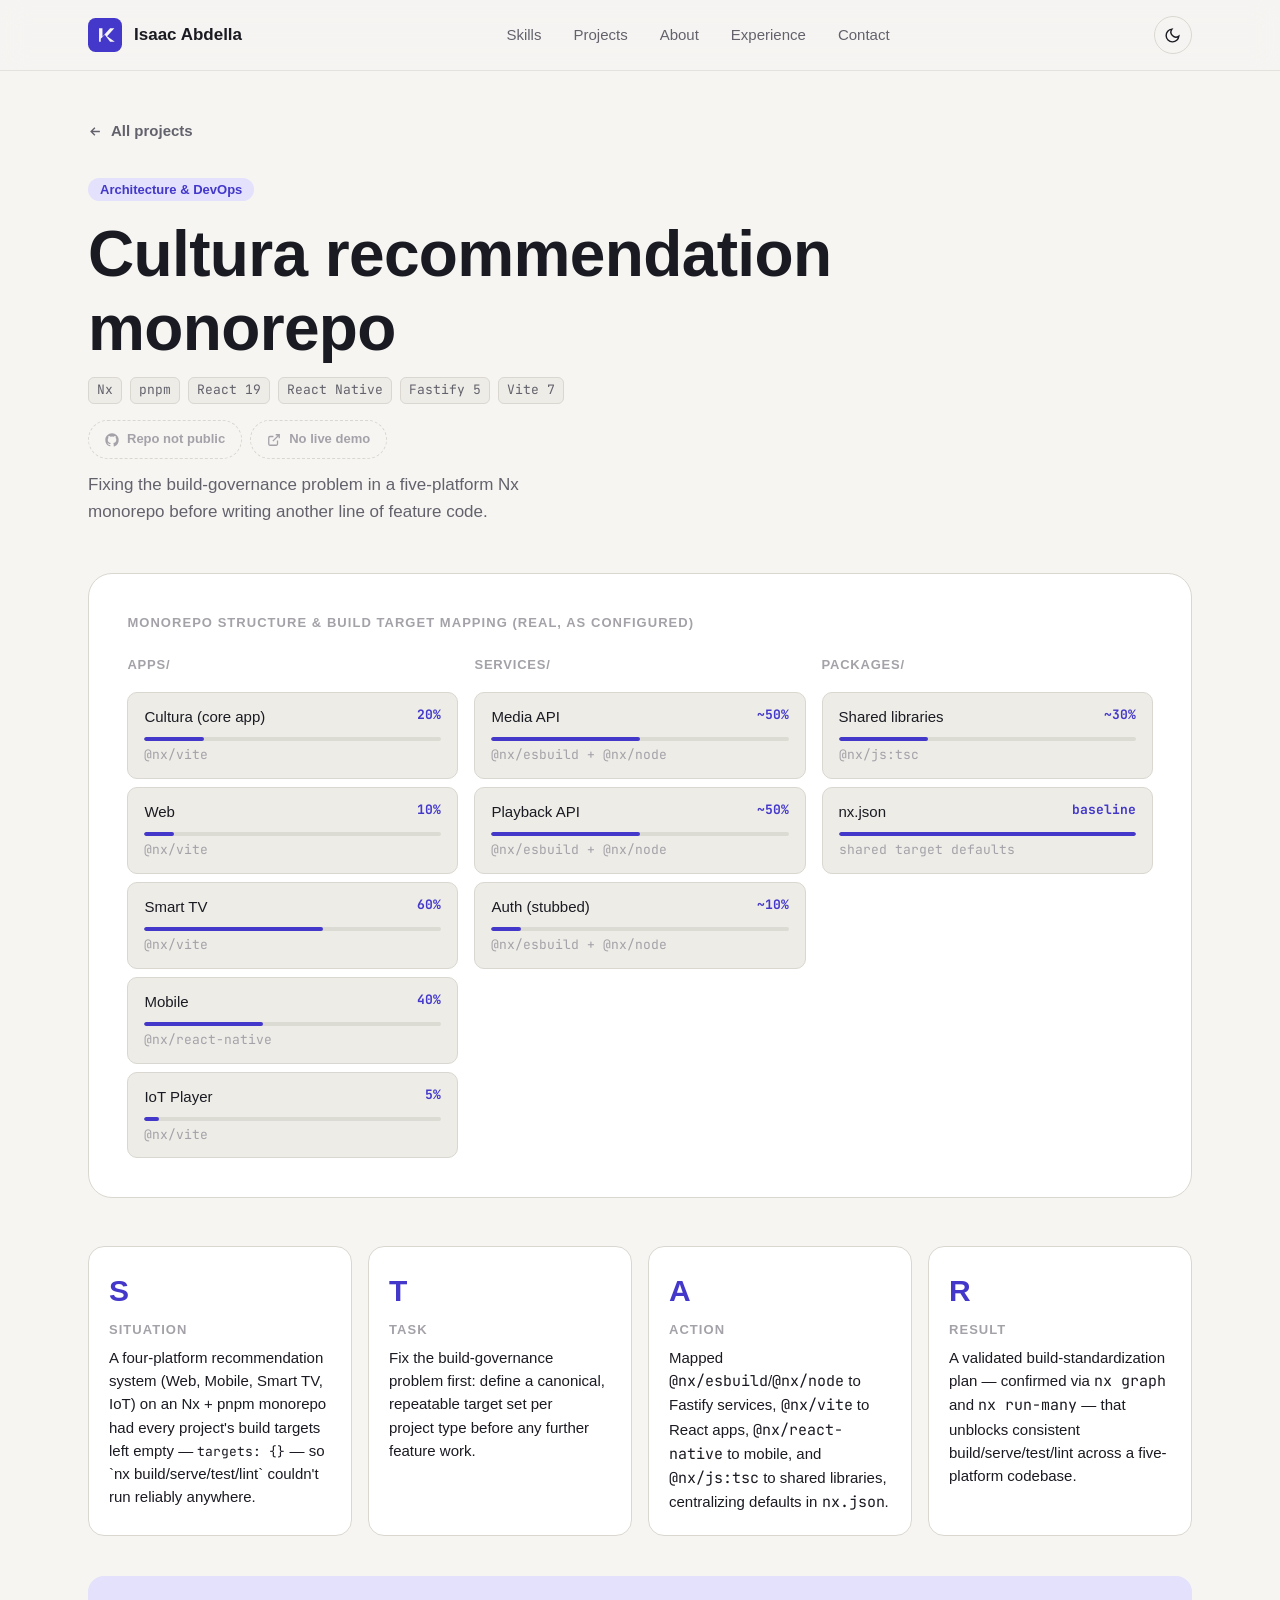
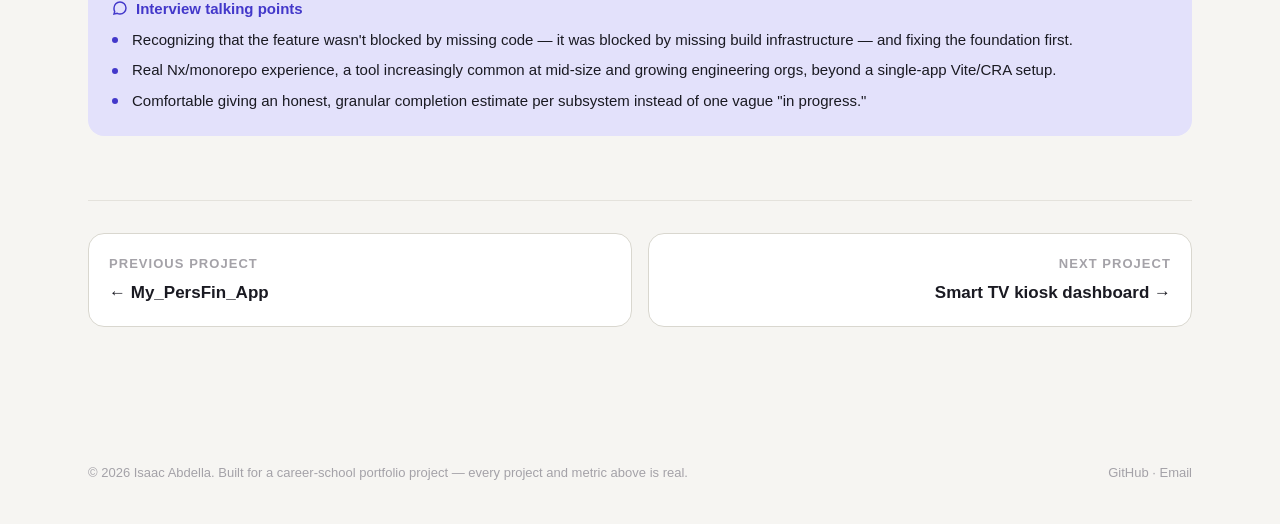
==== projects/cultura.html @ 2173a0eb "Restructure portfolio: projects above the fold, per-project detail pages - Hero leads with name as t" ====
<!DOCTYPE html>
<html lang="en">
<head>
<meta charset="UTF-8" />
<meta name="viewport" content="width=device-width, initial-scale=1.0" />
<title>Cultura recommendation monorepo — Isaac Abdella</title>
<meta name="description" content="Fixing the build-governance problem in a five-platform Nx monorepo before writing another line of feature code." />
<link rel="preconnect" href="https://api.fontshare.com" />
<link href="https://api.fontshare.com/v2/css?f[]=cabinet-grotesk@500,700&f[]=satoshi@400,500,700&display=swap" rel="stylesheet" />
<link rel="preconnect" href="https://fonts.googleapis.com" />
<link rel="preconnect" href="https://fonts.gstatic.com" crossorigin />
<link href="https://fonts.googleapis.com/css2?family=JetBrains+Mono:wght@400;600&display=swap" rel="stylesheet" />
<link rel="stylesheet" href="../base.css" />
<link rel="stylesheet" href="../style.css" />
<link rel="icon" type="image/svg+xml" href="data:image/svg+xml,%3Csvg xmlns='http://www.w3.org/2000/svg' viewBox='0 0 40 40'%3E%3Crect width='40' height='40' rx='9' fill='%234338CA'/%3E%3Cpath d='M13 28V12h4v10.2L26 12h5l-8.5 9.6L31.5 28H26l-6.2-8.4L15 24.5V28h-2z' fill='white'/%3E%3C/svg%3E" />
</head>
<body>

<a href="#main" class="sr-only">Skip to content</a>

<header class="site-header">
  <div class="wrap">
    <a href="../index.html" class="brand" aria-label="Isaac Abdella home">
      <svg viewBox="0 0 40 40" fill="none" aria-hidden="true">
        <rect width="40" height="40" rx="9" fill="currentColor"/>
        <path d="M13 28V12h4v10.2L26 12h5l-8.5 9.6L31.5 28H26l-6.2-8.4L15 24.5V28h-2z" fill="var(--color-bg)"/>
      </svg>
      Isaac Abdella
    </a>
    <nav class="nav-links" aria-label="Primary">
      <a href="../index.html#skills">Skills</a>
      <a href="../index.html#projects" aria-current="true">Projects</a>
      <a href="../index.html#about">About</a>
      <a href="../index.html#experience">Experience</a>
      <a href="../index.html#contact">Contact</a>
    </nav>
    <div class="header-actions">
      <button class="theme-toggle" data-theme-toggle aria-label="Switch to dark mode">
        <svg viewBox="0 0 24 24" fill="none" stroke="currentColor" stroke-width="2"><path d="M21 12.79A9 9 0 1 1 11.21 3 7 7 0 0 0 21 12.79z"/></svg>
      </button>
      <button class="nav-toggle" id="nav-toggle" aria-label="Open menu">
        <svg viewBox="0 0 24 24" fill="none" stroke="currentColor" stroke-width="2"><path d="M3 6h18M3 12h18M3 18h18"/></svg>
      </button>
    </div>
  </div>
</header>

<div class="mobile-nav" id="mobile-nav">
  <div class="mobile-nav-top">
    <span class="brand">Menu</span>
    <button class="theme-toggle" id="mobile-nav-close" aria-label="Close menu">
      <svg viewBox="0 0 24 24" fill="none" stroke="currentColor" stroke-width="2"><path d="M18 6 6 18M6 6l12 12"/></svg>
    </button>
  </div>
  <a href="../index.html#skills">Skills</a>
  <a href="../index.html#projects">Projects</a>
  <a href="../index.html#about">About</a>
  <a href="../index.html#experience">Experience</a>
  <a href="../index.html#contact">Contact</a>
</div>

<main id="main">

<article class="project project--detail wrap" id="project-cultura">
  <a href="../index.html#projects" class="back-link">
    <svg viewBox="0 0 24 24" fill="none" stroke="currentColor" stroke-width="2.2" aria-hidden="true"><path d="M19 12H5M11 18l-6-6 6-6"/></svg>
    All projects
  </a>

  <header class="project-head">
    <span class="tag tag--tier-advanced">Architecture &amp; DevOps</span>
    <h1 class="project-title">Cultura recommendation monorepo</h1>
    <ul class="tech-stack" aria-label="Tech stack"><li>Nx</li><li>pnpm</li><li>React 19</li><li>React Native</li><li>Fastify 5</li><li>Vite 7</li></ul>
    <div class="link-bar">
      <!-- Swap for <a class="link-pill" href="..."> once the repo is public -->
      <span class="link-pill is-disabled"><svg viewBox="0 0 24 24" fill="currentColor" aria-hidden="true"><path d="M12 .5C5.65.5.5 5.65.5 12a11.5 11.5 0 0 0 7.86 10.92c.58.1.79-.25.79-.56v-2c-3.2.7-3.87-1.37-3.87-1.37-.52-1.33-1.28-1.69-1.28-1.69-1.05-.72.08-.7.08-.7 1.16.08 1.77 1.19 1.77 1.19 1.03 1.77 2.7 1.26 3.36.96.1-.75.4-1.26.73-1.55-2.55-.29-5.24-1.28-5.24-5.69 0-1.26.45-2.29 1.19-3.1-.12-.29-.52-1.46.11-3.05 0 0 .97-.31 3.17 1.18a11 11 0 0 1 5.77 0c2.2-1.49 3.17-1.18 3.17-1.18.63 1.59.23 2.76.11 3.05.74.81 1.19 1.84 1.19 3.1 0 4.42-2.7 5.4-5.26 5.68.41.36.78 1.06.78 2.14v3.17c0 .31.21.67.8.56A11.5 11.5 0 0 0 23.5 12C23.5 5.65 18.35.5 12 .5z"/></svg> Repo not public</span>
      <span class="link-pill is-disabled"><svg viewBox="0 0 24 24" fill="none" stroke="currentColor" stroke-width="2.2" aria-hidden="true"><path d="M18 13v6a2 2 0 0 1-2 2H5a2 2 0 0 1-2-2V8a2 2 0 0 1 2-2h6M15 3h6v6M10 14 21 3"/></svg> No live demo</span>
    </div>
    <p class="project-tagline">Fixing the build-governance problem in a five-platform Nx monorepo before writing another line of feature code.</p>
  </header>

  <div class="diagram reveal">
    <div class="diagram-label">Monorepo structure &amp; build target mapping (real, as configured)</div>
    <div class="tree-diagram">
      <div class="tree-col">
        <h5>apps/</h5>
        <div class="tree-item">Cultura (core app)<span class="pct">20%</span><div class="progress-bar"><span style="width:20%"></span></div><span class="plugin">@nx/vite</span></div>
        <div class="tree-item">Web<span class="pct">10%</span><div class="progress-bar"><span style="width:10%"></span></div><span class="plugin">@nx/vite</span></div>
        <div class="tree-item">Smart TV<span class="pct">60%</span><div class="progress-bar"><span style="width:60%"></span></div><span class="plugin">@nx/vite</span></div>
        <div class="tree-item">Mobile<span class="pct">40%</span><div class="progress-bar"><span style="width:40%"></span></div><span class="plugin">@nx/react-native</span></div>
        <div class="tree-item">IoT Player<span class="pct">5%</span><div class="progress-bar"><span style="width:5%"></span></div><span class="plugin">@nx/vite</span></div>
      </div>
      <div class="tree-col">
        <h5>services/</h5>
        <div class="tree-item">Media API<span class="pct">~50%</span><div class="progress-bar"><span style="width:50%"></span></div><span class="plugin">@nx/esbuild + @nx/node</span></div>
        <div class="tree-item">Playback API<span class="pct">~50%</span><div class="progress-bar"><span style="width:50%"></span></div><span class="plugin">@nx/esbuild + @nx/node</span></div>
        <div class="tree-item">Auth (stubbed)<span class="pct">~10%</span><div class="progress-bar"><span style="width:10%"></span></div><span class="plugin">@nx/esbuild + @nx/node</span></div>
      </div>
      <div class="tree-col">
        <h5>packages/</h5>
        <div class="tree-item">Shared libraries<span class="pct">~30%</span><div class="progress-bar"><span style="width:30%"></span></div><span class="plugin">@nx/js:tsc</span></div>
        <div class="tree-item">nx.json<span class="pct">baseline</span><div class="progress-bar"><span style="width:100%"></span></div><span class="plugin">shared target defaults</span></div>
      </div>
    </div>
  </div>

  <div class="star-grid reveal">
    <div class="star-card"><span class="star-letter">S</span><h4>Situation</h4><p>A four-platform recommendation system (Web, Mobile, Smart TV, IoT) on an Nx + pnpm monorepo had every project's build targets left empty — <code class="font-mono" style="font-size:var(--text-xs)">targets: {}</code> — so `nx build/serve/test/lint` couldn't run reliably anywhere.</p></div>
    <div class="star-card"><span class="star-letter">T</span><h4>Task</h4><p>Fix the build-governance problem first: define a canonical, repeatable target set per project type before any further feature work.</p></div>
    <div class="star-card"><span class="star-letter">A</span><h4>Action</h4><p>Mapped <span class="font-mono">@nx/esbuild</span>/<span class="font-mono">@nx/node</span> to Fastify services, <span class="font-mono">@nx/vite</span> to React apps, <span class="font-mono">@nx/react-native</span> to mobile, and <span class="font-mono">@nx/js:tsc</span> to shared libraries, centralizing defaults in <span class="font-mono">nx.json</span>.</p></div>
    <div class="star-card"><span class="star-letter">R</span><h4>Result</h4><p>A validated build-standardization plan — confirmed via <span class="font-mono">nx graph</span> and <span class="font-mono">nx run-many</span> — that unblocks consistent build/serve/test/lint across a five-platform codebase.</p></div>
  </div>

  <div class="talk-points reveal">
    <h4><svg viewBox="0 0 24 24" fill="none" stroke="currentColor" stroke-width="2.2"><path d="M8 12h.01M12 12h.01M16 12h.01M21 12c0 4.97-4.03 9-9 9-1.5 0-2.9-.37-4.14-1.02L3 21l1.05-3.68A8.96 8.96 0 0 1 3 12c0-4.97 4.03-9 9-9s9 4.03 9 9z"/></svg>Interview talking points</h4>
    <ul>
      <li>Recognizing that the feature wasn't blocked by missing code — it was blocked by missing build infrastructure — and fixing the foundation first.</li>
      <li>Real Nx/monorepo experience, a tool increasingly common at mid-size and growing engineering orgs, beyond a single-app Vite/CRA setup.</li>
      <li>Comfortable giving an honest, granular completion estimate per subsystem instead of one vague "in progress."</li>
    </ul>
  </div>

  <nav class="project-pager" aria-label="More projects">
    <a href="persfin.html"><span class="lbl">Previous project</span><span class="ttl">&larr; My_PersFin_App</span></a>
    <a href="kiosk.html" class="next"><span class="lbl">Next project</span><span class="ttl">Smart TV kiosk dashboard &rarr;</span></a>
  </nav>
</article>

</main>

<footer class="site-footer wrap">
  <div class="footer-row">
    <span>© 2026 Isaac Abdella. Built for a career-school portfolio project — every project and metric above is real.</span>
    <span><a href="https://github.com/Isaac-Abdella" target="_blank" rel="noopener noreferrer">GitHub</a> · <a href="mailto:yisehakga@proton.me">Email</a></span>
  </div>
</footer>

<script src="../app.js"></script>
</body>
</html>
---- base.css ----
/* base.css — mandatory reset + base rules */
*,
*::before,
*::after {
  box-sizing: border-box;
  margin: 0;
  padding: 0;
}

html {
  -moz-text-size-adjust: none;
  -webkit-text-size-adjust: none;
  text-size-adjust: none;
  -webkit-font-smoothing: antialiased;
  -moz-osx-font-smoothing: grayscale;
  text-rendering: optimizeLegibility;
  scroll-behavior: smooth;
  hanging-punctuation: first last;
  scroll-padding-top: var(--space-20);
}

body {
  min-height: 100dvh;
  line-height: 1.6;
  font-family: var(--font-body, sans-serif);
  font-size: var(--text-base);
  color: var(--color-text);
  background-color: var(--color-bg);
}

img,
picture,
video,
canvas,
svg {
  display: block;
  max-width: 100%;
  height: auto;
}
ul[role='list'],
ol[role='list'] {
  list-style: none;
}
input,
button,
textarea,
select {
  font: inherit;
  color: inherit;
}

h1,
h2,
h3,
h4,
h5,
h6 {
  text-wrap: balance;
  line-height: 1.15;
}
p,
li,
figcaption {
  text-wrap: pretty;
}

::selection {
  background: oklch(from var(--color-primary) l c h / 0.25);
  color: var(--color-text);
}

:focus-visible {
  outline: 2px solid var(--color-primary);
  outline-offset: 3px;
  border-radius: var(--radius-sm);
}

@media (prefers-reduced-motion: reduce) {
  *,
  *::before,
  *::after {
    animation-duration: 0.01ms !important;
    animation-iteration-count: 1 !important;
    transition-duration: 0.01ms !important;
    scroll-behavior: auto !important;
  }
}

button {
  cursor: pointer;
  background: none;
  border: none;
}
table {
  border-collapse: collapse;
  width: 100%;
}

a,
button,
[role='button'],
[role='link'],
input,
textarea,
select {
  transition:
    color var(--transition-interactive),
    background var(--transition-interactive),
    border-color var(--transition-interactive),
    box-shadow var(--transition-interactive);
}

.sr-only {
  position: absolute;
  width: 1px;
  height: 1px;
  padding: 0;
  margin: -1px;
  overflow: hidden;
  clip: rect(0, 0, 0, 0);
  white-space: nowrap;
  border-width: 0;
}
---- style.css ----
/* ============================================================
   DESIGN TOKENS — Isaac Abdella Portfolio
   Concept: analytical / technical / quietly confident.
   Accent derived from the flagship app's own indigo brand color.
   ============================================================ */

:root,
[data-theme='light'] {
  /* Surfaces */
  --color-bg: #f6f5f2;
  --color-surface: #ffffff;
  --color-surface-2: #fdfdfc;
  --color-surface-offset: #edece7;
  --color-surface-offset-2: #e4e3dc;
  --color-surface-dynamic: #dcdbd3;
  --color-divider: #e4e2dc;
  --color-border: #d9d7cf;

  /* Text */
  --color-text: #1a1a22;
  --color-text-muted: #63626c;
  --color-text-faint: #a4a2a8;
  --color-text-inverse: #f8f7f4;

  /* Primary accent — indigo, matches the flagship app brand */
  --color-primary: #4338ca;
  --color-primary-hover: #362d9e;
  --color-primary-active: #2a2278;
  --color-primary-highlight: #e3e1fb;

  /* Secondary chart accents */
  --color-teal: #0f8f83;
  --color-teal-highlight: #d6ede9;
  --color-amber: #b3690a;
  --color-amber-highlight: #f2e0c8;

  /* Semantic */
  --color-success: #2f7a3d;
  --color-success-highlight: #dcead9;
  --color-error: #b3273f;
  --color-error-highlight: #f2d9dd;

  --radius-sm: 0.375rem;
  --radius-md: 0.625rem;
  --radius-lg: 1rem;
  --radius-xl: 1.5rem;
  --radius-full: 9999px;

  --transition-interactive: 180ms cubic-bezier(0.16, 1, 0.3, 1);

  --shadow-sm: 0 1px 2px oklch(0.2 0.02 280 / 0.06);
  --shadow-md: 0 6px 20px oklch(0.2 0.02 280 / 0.08);
  --shadow-lg: 0 20px 48px oklch(0.2 0.02 280 / 0.14);

  --content-narrow: 640px;
  --content-default: 960px;
  --content-wide: 1200px;
  --content-full: 100%;

  --font-display: 'Cabinet Grotesk', 'General Sans', sans-serif;
  --font-body: 'Satoshi', 'Inter', sans-serif;
  --font-mono: 'JetBrains Mono', 'Menlo', monospace;
}

[data-theme='dark'] {
  --color-bg: #0e0e14;
  --color-surface: #16161f;
  --color-surface-2: #1a1a24;
  --color-surface-offset: #1d1d28;
  --color-surface-offset-2: #24242f;
  --color-surface-dynamic: #2c2c39;
  --color-divider: #26262f;
  --color-border: #33333f;

  --color-text: #e7e6ec;
  --color-text-muted: #9d9ba8;
  --color-text-faint: #666470;
  --color-text-inverse: #17171f;

  --color-primary: #9089f0;
  --color-primary-hover: #aba5f4;
  --color-primary-active: #c3bef8;
  --color-primary-highlight: #2a2856;

  --color-teal: #3ecbb9;
  --color-teal-highlight: #163531;
  --color-amber: #e2a24a;
  --color-amber-highlight: #3a2c15;

  --color-success: #6fbb72;
  --color-success-highlight: #1d3220;
  --color-error: #e2758a;
  --color-error-highlight: #3a1e24;

  --shadow-sm: 0 1px 2px oklch(0 0 0 / 0.3);
  --shadow-md: 0 6px 20px oklch(0 0 0 / 0.35);
  --shadow-lg: 0 24px 56px oklch(0 0 0 / 0.5);
}

/* Type scale */
:root {
  --text-xs: clamp(0.75rem, 0.72rem + 0.15vw, 0.8125rem);
  --text-sm: clamp(0.875rem, 0.83rem + 0.2vw, 0.9375rem);
  --text-base: clamp(1rem, 0.96rem + 0.2vw, 1.0625rem);
  --text-lg: clamp(1.125rem, 1.05rem + 0.4vw, 1.375rem);
  --text-xl: clamp(1.375rem, 1.2rem + 0.9vw, 1.875rem);
  --text-2xl: clamp(1.875rem, 1.4rem + 2vw, 2.75rem);
  --text-3xl: clamp(2.25rem, 1.3rem + 3.8vw, 4rem);
  --text-hero: clamp(2.75rem, 1rem + 6.5vw, 6.25rem);
}

/* Spacing (4px system) */
:root {
  --space-1: 0.25rem;
  --space-2: 0.5rem;
  --space-3: 0.75rem;
  --space-4: 1rem;
  --space-5: 1.25rem;
  --space-6: 1.5rem;
  --space-8: 2rem;
  --space-10: 2.5rem;
  --space-12: 3rem;
  --space-16: 4rem;
  --space-20: 5rem;
  --space-24: 6rem;
  --space-32: 8rem;
}

/* ============================================================
   LAYOUT PRIMITIVES
   ============================================================ */

.wrap {
  width: 100%;
  max-width: var(--content-wide);
  margin-inline: auto;
  padding-inline: clamp(var(--space-5), 4vw, var(--space-12));
}

.section {
  padding-block: clamp(var(--space-16), 9vw, var(--space-32));
  border-top: 1px solid var(--color-divider);
}

.section--tight {
  padding-block: clamp(var(--space-10), 6vw, var(--space-20));
}

.section-head {
  max-width: 62ch;
  margin-bottom: clamp(var(--space-10), 5vw, var(--space-16));
}

.eyebrow {
  display: inline-flex;
  align-items: center;
  gap: var(--space-2);
  font-size: var(--text-xs);
  font-weight: 600;
  letter-spacing: 0.12em;
  text-transform: uppercase;
  color: var(--color-primary);
  margin-bottom: var(--space-4);
}

.eyebrow::before {
  content: '';
  width: 18px;
  height: 1.5px;
  background: var(--color-primary);
  display: inline-block;
}

.section-title {
  font-family: var(--font-display);
  font-weight: 650;
  font-size: var(--text-2xl);
  letter-spacing: -0.01em;
}

.section-sub {
  color: var(--color-text-muted);
  font-size: var(--text-base);
  margin-top: var(--space-4);
  max-width: 58ch;
}

/* ============================================================
   BASE TYPE
   ============================================================ */

body {
  background: var(--color-bg);
  color: var(--color-text);
  font-family: var(--font-body);
  font-size: var(--text-base);
}

h1, h2, h3, h4 {
  font-family: var(--font-display);
  color: var(--color-text);
}

p {
  color: var(--color-text-muted);
}

a {
  color: var(--color-primary);
  text-decoration: none;
}

.font-mono {
  font-family: var(--font-mono);
}

.tabular {
  font-variant-numeric: tabular-nums lining-nums;
}

/* ============================================================
   HEADER / NAV
   ============================================================ */

.site-header {
  position: sticky;
  top: 0;
  z-index: 100;
  background: color-mix(in oklab, var(--color-bg) 82%, transparent);
  backdrop-filter: blur(14px);
  border-bottom: 1px solid var(--color-divider);
  transition: box-shadow var(--transition-interactive);
}

.site-header .wrap {
  display: flex;
  align-items: center;
  justify-content: space-between;
  padding-block: var(--space-4);
  max-width: var(--content-wide);
}

.brand {
  display: flex;
  align-items: center;
  gap: var(--space-3);
  font-family: var(--font-display);
  font-weight: 650;
  font-size: var(--text-base);
  color: var(--color-text);
}

.brand svg { width: 34px; height: 34px; color: var(--color-primary); }

.nav-links {
  display: flex;
  align-items: center;
  gap: var(--space-8);
}

.nav-links a {
  color: var(--color-text-muted);
  font-size: var(--text-sm);
  font-weight: 500;
}

.nav-links a:hover { color: var(--color-text); }

.header-actions {
  display: flex;
  align-items: center;
  gap: var(--space-3);
}

.theme-toggle {
  width: 38px;
  height: 38px;
  display: grid;
  place-items: center;
  border-radius: var(--radius-full);
  border: 1px solid var(--color-border);
  color: var(--color-text);
}
.theme-toggle:hover { background: var(--color-surface-offset); }
.theme-toggle svg { width: 17px; height: 17px; }

.nav-toggle {
  display: none;
  width: 38px;
  height: 38px;
  border: 1px solid var(--color-border);
  border-radius: var(--radius-md);
  align-items: center;
  justify-content: center;
}
.nav-toggle svg { width: 18px; height: 18px; }

/* ============================================================
   BUTTONS
   ============================================================ */

.btn {
  display: inline-flex;
  align-items: center;
  gap: var(--space-2);
  padding: var(--space-3) var(--space-6);
  border-radius: var(--radius-full);
  font-size: var(--text-sm);
  font-weight: 600;
  border: 1px solid transparent;
  white-space: nowrap;
}

.btn-primary {
  background: var(--color-primary);
  color: var(--color-text-inverse);
  box-shadow: var(--shadow-sm);
}
.btn-primary:hover { background: var(--color-primary-hover); box-shadow: var(--shadow-md); transform: translateY(-1px); }

.btn-ghost {
  border-color: var(--color-border);
  color: var(--color-text);
}
.btn-ghost:hover { background: var(--color-surface-offset); }

.btn svg { width: 15px; height: 15px; }

/* ============================================================
   HERO
   ============================================================ */

.hero {
  padding-block: clamp(var(--space-20), 12vw, var(--space-32)) clamp(var(--space-16), 8vw, var(--space-24));
  position: relative;
  overflow: hidden;
}

.hero-grid {
  display: grid;
  grid-template-columns: 1.15fr 0.85fr;
  gap: clamp(var(--space-10), 5vw, var(--space-16));
  align-items: center;
}

.hero-kicker {
  display: inline-flex;
  align-items: center;
  gap: var(--space-2);
  font-size: var(--text-xs);
  font-weight: 600;
  letter-spacing: 0.1em;
  text-transform: uppercase;
  color: var(--color-primary);
  background: var(--color-primary-highlight);
  padding: var(--space-2) var(--space-4);
  border-radius: var(--radius-full);
  margin-bottom: var(--space-6);
}

.hero-kicker .dot {
  width: 6px; height: 6px; border-radius: 50%; background: var(--color-primary);
  animation: pulse 2s ease-in-out infinite;
}

@keyframes pulse {
  0%, 100% { opacity: 1; }
  50% { opacity: 0.35; }
}

.hero-name {
  font-size: var(--text-hero);
  font-weight: 700;
  letter-spacing: -0.03em;
  line-height: 0.98;
}

.hero-role {
  margin-top: var(--space-4);
  font-family: var(--font-display);
  font-size: var(--text-xl);
  font-weight: 650;
  line-height: 1.2;
  color: var(--color-text);
  max-width: 28ch;
}

.hero-role em {
  font-style: normal;
  color: var(--color-primary);
}

.hero-lede {
  margin-top: var(--space-6);
  font-size: var(--text-lg);
  color: var(--color-text-muted);
  max-width: 52ch;
  line-height: 1.55;
}

.hero-actions {
  display: flex;
  flex-wrap: wrap;
  gap: var(--space-4);
  margin-top: var(--space-8);
}

.hero-meta {
  display: flex;
  flex-wrap: wrap;
  gap: var(--space-6);
  margin-top: var(--space-12);
  padding-top: var(--space-8);
  border-top: 1px solid var(--color-divider);
}

.hero-meta-item .num {
  font-family: var(--font-display);
  font-size: var(--text-xl);
  font-weight: 650;
  color: var(--color-text);
  display: block;
}

.hero-meta-item .lbl {
  font-size: var(--text-xs);
  color: var(--color-text-faint);
  text-transform: uppercase;
  letter-spacing: 0.06em;
}

.hero-visual {
  position: relative;
  border-radius: var(--radius-xl);
  overflow: hidden;
  box-shadow: var(--shadow-lg);
  border: 1px solid var(--color-border);
  aspect-ratio: 4/3.1;
}

.hero-visual img { width: 100%; height: 100%; object-fit: cover; object-position: top; }

.hero-visual-badge {
  position: absolute;
  bottom: var(--space-4);
  left: var(--space-4);
  right: var(--space-4);
  background: color-mix(in oklab, var(--color-surface) 88%, transparent);
  backdrop-filter: blur(8px);
  border-radius: var(--radius-md);
  padding: var(--space-3) var(--space-4);
  display: flex;
  align-items: center;
  justify-content: space-between;
  font-size: var(--text-xs);
  border: 1px solid var(--color-border);
}

.status-dot {
  width: 7px; height: 7px; border-radius: 50%; background: var(--color-success); display:inline-block; margin-right: var(--space-2);
  box-shadow: 0 0 0 3px var(--color-success-highlight);
}

/* ============================================================
   SKILLS MATRIX
   ============================================================ */

.tier-grid {
  display: grid;
  grid-template-columns: repeat(2, 1fr);
  gap: var(--space-5);
}

.tier-card {
  background: var(--color-surface);
  border: 1px solid var(--color-border);
  border-radius: var(--radius-lg);
  padding: var(--space-6);
  position: relative;
  overflow: hidden;
}

.tier-card::before {
  content: '';
  position: absolute;
  left: 0; top: 0; bottom: 0;
  width: 4px;
  background: var(--tier-color, var(--color-primary));
}

.tier-head {
  display: flex;
  align-items: baseline;
  justify-content: space-between;
  margin-bottom: var(--space-4);
}

.tier-name {
  font-family: var(--font-display);
  font-weight: 650;
  font-size: var(--text-lg);
}

.tier-count {
  font-size: var(--text-xs);
  color: var(--color-text-faint);
  font-family: var(--font-mono);
}

.chip-row { display: flex; flex-wrap: wrap; gap: var(--space-2); }

.chip {
  font-size: var(--text-xs);
  padding: var(--space-2) var(--space-3);
  border-radius: var(--radius-full);
  background: var(--color-surface-offset);
  border: 1px solid var(--color-border);
  color: var(--color-text);
  font-weight: 500;
}

/* ============================================================
   PROJECTS — shared components
   Order everywhere: tag → title → .tech-stack → .link-bar → description
   ============================================================ */

.tech-stack {
  list-style: none;
  display: flex;
  flex-wrap: wrap;
  gap: var(--space-1) var(--space-2);
  margin-top: var(--space-3);
}
.tech-stack li {
  font-family: var(--font-mono);
  font-size: var(--text-xs);
  color: var(--color-text-muted);
  padding: 2px var(--space-2);
  border: 1px solid var(--color-border);
  border-radius: var(--radius-sm);
  background: var(--color-surface-offset);
}

.link-bar {
  display: flex;
  flex-wrap: wrap;
  gap: var(--space-2);
  margin-top: var(--space-4);
}
.link-pill {
  display: inline-flex;
  align-items: center;
  gap: var(--space-2);
  padding: var(--space-2) var(--space-4);
  border-radius: var(--radius-full);
  border: 1px solid var(--color-border);
  font-size: var(--text-xs);
  font-weight: 600;
  color: var(--color-text);
  white-space: nowrap;
}
.link-pill svg { width: 14px; height: 14px; flex: none; }
a.link-pill:hover { background: var(--color-surface-offset); }
.link-pill--primary { background: var(--color-primary); border-color: var(--color-primary); color: var(--color-text-inverse); }
a.link-pill--primary:hover { background: var(--color-primary-hover); }
.link-pill.is-disabled { color: var(--color-text-faint); border-style: dashed; cursor: default; }

.learn-more {
  display: inline-flex;
  align-items: center;
  gap: var(--space-2);
  font-size: var(--text-sm);
  font-weight: 700;
  color: var(--color-primary);
}
.learn-more svg { width: 15px; height: 15px; transition: transform var(--transition-interactive); }
.learn-more:hover svg { transform: translateX(3px); }

/* Overview cards on the homepage */
.project-grid {
  display: grid;
  grid-template-columns: repeat(3, 1fr);
  gap: var(--space-5);
}

.project-card {
  display: flex;
  flex-direction: column;
  background: var(--color-surface);
  border: 1px solid var(--color-border);
  border-radius: var(--radius-xl);
  overflow: hidden;
  transition: box-shadow var(--transition-interactive), border-color var(--transition-interactive);
}
.project-card:hover { box-shadow: var(--shadow-md); border-color: color-mix(in oklab, var(--color-primary) 35%, var(--color-border)); }

.project-card--featured {
  grid-column: 1 / -1;
  display: grid;
  grid-template-columns: 1.1fr 1fr;
}

.project-card-media { display: block; background: var(--color-surface-offset); border-right: 1px solid var(--color-divider); }
.project-card-media img { width: 100%; height: 100%; object-fit: cover; object-position: top left; }

.project-card-body {
  display: flex;
  flex-direction: column;
  align-items: flex-start;
  padding: clamp(var(--space-6), 3vw, var(--space-8));
  flex: 1;
}

.project-card-title {
  font-size: var(--text-xl);
  font-weight: 650;
  letter-spacing: -0.01em;
  margin-top: var(--space-4);
}
.project-card--featured .project-card-title { font-size: var(--text-2xl); }
.project-card-title a { color: var(--color-text); }
.project-card-title a:hover { color: var(--color-primary); }

.project-card-overview { font-size: var(--text-sm); line-height: 1.6; margin-top: var(--space-5); }
.project-card-result {
  font-size: var(--text-sm);
  color: var(--color-text);
  line-height: 1.5;
  margin-top: var(--space-3);
  padding-top: var(--space-3);
  border-top: 1px solid var(--color-divider);
  width: 100%;
}
.project-card-result strong { color: var(--color-primary); }
.project-card .learn-more { margin-top: auto; padding-top: var(--space-5); }

/* Detail pages (/projects/*.html) */
.project {
  padding-block: clamp(var(--space-16), 9vw, var(--space-24));
  border-top: 1px solid var(--color-divider);
}
.project--detail { border-top: none; padding-top: clamp(var(--space-8), 5vw, var(--space-12)); }

.back-link {
  display: inline-flex;
  align-items: center;
  gap: var(--space-2);
  font-size: var(--text-sm);
  font-weight: 600;
  color: var(--color-text-muted);
  margin-bottom: var(--space-8);
}
.back-link svg { width: 15px; height: 15px; }
.back-link:hover { color: var(--color-primary); }

.project-head { margin-bottom: var(--space-12); }
.project-head .project-title { margin-top: var(--space-4); font-size: var(--text-3xl); max-width: 24ch; }

.project-pager {
  display: grid;
  grid-template-columns: 1fr 1fr;
  gap: var(--space-4);
  margin-top: var(--space-16);
  padding-top: var(--space-8);
  border-top: 1px solid var(--color-divider);
}
.project-pager a {
  display: flex;
  flex-direction: column;
  gap: var(--space-1);
  padding: var(--space-5);
  border: 1px solid var(--color-border);
  border-radius: var(--radius-lg);
  background: var(--color-surface);
}
.project-pager a:hover { border-color: var(--color-primary); }
.project-pager .next { text-align: right; }
.project-pager .lbl { font-size: var(--text-xs); text-transform: uppercase; letter-spacing: 0.08em; color: var(--color-text-faint); font-weight: 700; }
.project-pager .ttl { font-family: var(--font-display); font-weight: 650; color: var(--color-text); }

.tag {
  font-size: var(--text-xs);
  font-weight: 600;
  padding: var(--space-1) var(--space-3);
  border-radius: var(--radius-full);
}
.tag--tier-advanced { background: var(--color-primary-highlight); color: var(--color-primary); }
.tag--tier-advmod { background: var(--color-teal-highlight); color: var(--color-teal); }
.tag--tier-moderate { background: var(--color-amber-highlight); color: var(--color-amber); }
.tag--tech { background: var(--color-surface-offset); color: var(--color-text-muted); border: 1px solid var(--color-border); }

.project-title {
  font-size: var(--text-2xl);
  font-weight: 650;
  letter-spacing: -0.01em;
  max-width: 20ch;
}

.project-tagline {
  color: var(--color-text-muted);
  font-size: var(--text-base);
  max-width: 46ch;
  margin-top: var(--space-3);
}


.media-block {
  border-radius: var(--radius-xl);
  overflow: hidden;
  border: 1px solid var(--color-border);
  box-shadow: var(--shadow-md);
  margin-bottom: var(--space-12);
  background: var(--color-surface);
}

.media-block video, .media-block img { width: 100%; display: block; }

.media-caption {
  padding: var(--space-4) var(--space-5);
  font-size: var(--text-xs);
  color: var(--color-text-faint);
  border-top: 1px solid var(--color-divider);
  display: flex;
  align-items: center;
  gap: var(--space-2);
}

.shot-grid {
  display: grid;
  grid-template-columns: repeat(4, 1fr);
  gap: var(--space-3);
  margin-bottom: var(--space-12);
}

.shot-grid figure {
  border-radius: var(--radius-md);
  overflow: hidden;
  border: 1px solid var(--color-border);
  background: var(--color-surface);
  cursor: zoom-in;
}
.shot-grid figure img { aspect-ratio: 4/2.7; object-fit: cover; object-position: top; transition: transform 400ms cubic-bezier(0.16,1,0.3,1); }
.shot-grid figure:hover img { transform: scale(1.04); }
.shot-grid figcaption {
  font-size: var(--text-xs);
  padding: var(--space-2) var(--space-3);
  color: var(--color-text-muted);
  border-top: 1px solid var(--color-divider);
}

.star-grid {
  display: grid;
  grid-template-columns: repeat(4, 1fr);
  gap: var(--space-4);
  margin-bottom: var(--space-10);
}

.star-card {
  background: var(--color-surface);
  border: 1px solid var(--color-border);
  border-radius: var(--radius-lg);
  padding: var(--space-5);
}

.star-letter {
  font-family: var(--font-display);
  font-size: var(--text-xl);
  font-weight: 700;
  color: var(--color-primary);
  display: block;
  margin-bottom: var(--space-2);
}

.star-card h4 {
  font-size: var(--text-xs);
  text-transform: uppercase;
  letter-spacing: 0.08em;
  color: var(--color-text-faint);
  margin-bottom: var(--space-2);
  font-family: var(--font-body);
  font-weight: 700;
}

.star-card p { font-size: var(--text-sm); color: var(--color-text); line-height: 1.55; }

.result-strip {
  display: grid;
  grid-template-columns: repeat(auto-fit, minmax(160px, 1fr));
  gap: var(--space-4);
  margin-bottom: var(--space-10);
}

.result-stat {
  background: var(--color-surface-offset);
  border-radius: var(--radius-md);
  padding: var(--space-4) var(--space-5);
}
.result-stat .num {
  font-family: var(--font-display);
  font-size: var(--text-xl);
  font-weight: 700;
  color: var(--color-primary);
  display: block;
}
.result-stat .lbl { font-size: var(--text-xs); color: var(--color-text-muted); margin-top: var(--space-1); }

.talk-points {
  background: var(--color-primary-highlight);
  border-radius: var(--radius-lg);
  padding: var(--space-6);
  margin-top: var(--space-4);
}
.talk-points h4 {
  font-size: var(--text-sm);
  font-weight: 700;
  color: var(--color-primary);
  margin-bottom: var(--space-3);
  display: flex; align-items: center; gap: var(--space-2);
}
.talk-points h4 svg { width: 16px; height: 16px; }
.talk-points ul { list-style: none; display: flex; flex-direction: column; gap: var(--space-2); }
.talk-points li {
  font-size: var(--text-sm);
  color: var(--color-text);
  padding-left: var(--space-5);
  position: relative;
  line-height: 1.5;
}
.talk-points li::before {
  content: '';
  position: absolute; left: 0; top: 0.55em;
  width: 6px; height: 6px; border-radius: 50%;
  background: var(--color-primary);
}

/* Architecture diagrams (HTML/CSS, honest system diagrams) */
.diagram {
  background: var(--color-surface);
  border: 1px solid var(--color-border);
  border-radius: var(--radius-xl);
  padding: clamp(var(--space-6), 3vw, var(--space-10));
  margin-bottom: var(--space-12);
}
.diagram-label {
  font-size: var(--text-xs);
  text-transform: uppercase;
  letter-spacing: 0.08em;
  color: var(--color-text-faint);
  font-weight: 700;
  margin-bottom: var(--space-6);
}

.flow-row {
  display: flex;
  align-items: stretch;
  gap: var(--space-3);
  flex-wrap: wrap;
}

.flow-node {
  flex: 1 1 160px;
  background: var(--color-surface-offset);
  border: 1px solid var(--color-border);
  border-radius: var(--radius-md);
  padding: var(--space-4);
  text-align: center;
  display: flex;
  flex-direction: column;
  gap: var(--space-1);
  justify-content: center;
}
.flow-node.accent { background: var(--color-primary-highlight); border-color: color-mix(in oklab, var(--color-primary) 40%, var(--color-border)); }
.flow-node.teal { background: var(--color-teal-highlight); }
.flow-node.amber { background: var(--color-amber-highlight); }

.flow-node .n-title { font-weight: 700; font-size: var(--text-sm); }
.flow-node .n-sub { font-size: var(--text-xs); color: var(--color-text-muted); }

.flow-arrow {
  display: flex;
  align-items: center;
  justify-content: center;
  color: var(--color-text-faint);
  flex: 0 0 auto;
}
.flow-arrow svg { width: 20px; height: 20px; }

.tree-diagram {
  display: grid;
  grid-template-columns: repeat(3, 1fr);
  gap: var(--space-4);
}
.tree-col h5 {
  font-size: var(--text-xs);
  text-transform: uppercase;
  letter-spacing: 0.06em;
  color: var(--color-text-faint);
  margin-bottom: var(--space-3);
  font-weight: 700;
}
.tree-col { display: flex; flex-direction: column; gap: var(--space-2); }
.tree-item {
  background: var(--color-surface-offset);
  border: 1px solid var(--color-border);
  border-radius: var(--radius-md);
  padding: var(--space-3) var(--space-4);
  font-size: var(--text-sm);
}
.tree-item .pct {
  float: right;
  font-family: var(--font-mono);
  font-size: var(--text-xs);
  color: var(--color-primary);
  font-weight: 700;
}
.tree-item .plugin {
  display: block;
  font-size: var(--text-xs);
  color: var(--color-text-faint);
  font-family: var(--font-mono);
  margin-top: var(--space-1);
}
.progress-bar {
  height: 4px;
  background: var(--color-surface-dynamic);
  border-radius: var(--radius-full);
  margin-top: var(--space-2);
  overflow: hidden;
}
.progress-bar span { display: block; height: 100%; background: var(--color-primary); border-radius: var(--radius-full); }


/* ============================================================
   CONTINUOUS LEARNING TIMELINE
   ============================================================ */

.timeline {
  position: relative;
  padding-left: var(--space-8);
}
.timeline::before {
  content: '';
  position: absolute;
  left: 5px; top: 6px; bottom: 6px;
  width: 2px;
  background: var(--color-divider);
}
.timeline-item {
  position: relative;
  padding-bottom: var(--space-8);
}
.timeline-item:last-child { padding-bottom: 0; }
.timeline-item::before {
  content: '';
  position: absolute;
  left: calc(-1 * var(--space-8) + 1px);
  top: 5px;
  width: 11px; height: 11px;
  border-radius: 50%;
  background: var(--color-surface);
  border: 2.5px solid var(--color-primary);
}
.timeline-item.future::before { border-color: var(--color-text-faint); }
.timeline-tag {
  font-size: var(--text-xs);
  color: var(--color-primary);
  font-weight: 700;
  text-transform: uppercase;
  letter-spacing: 0.06em;
}
.timeline-item.future .timeline-tag { color: var(--color-text-faint); }
.timeline-item h4 { font-size: var(--text-lg); margin-top: var(--space-1); margin-bottom: var(--space-2); }
.timeline-item p { font-size: var(--text-sm); max-width: 62ch; }

/* Experience timeline (job history) — same rail, richer content per item */
.timeline--jobs .timeline-item { padding-bottom: var(--space-10); }
.timeline-org {
  font-size: var(--text-sm);
  color: var(--color-text-muted);
  font-weight: 600;
  margin-bottom: var(--space-3);
}
.role-bullets {
  list-style: none;
  display: flex;
  flex-direction: column;
  gap: var(--space-2);
  max-width: 68ch;
}
.role-bullets li {
  font-size: var(--text-sm);
  line-height: 1.6;
  color: var(--color-text);
  padding-left: var(--space-5);
  position: relative;
}
.role-bullets li::before {
  content: '';
  position: absolute;
  left: 2px; top: 0.65em;
  width: 5px; height: 5px;
  border-radius: 50%;
  background: var(--color-text-faint);
}
.role-details {
  margin-top: var(--space-2);
}
.role-details > summary {
  cursor: pointer;
  font-size: var(--text-sm);
  font-weight: 600;
  color: var(--color-primary);
  list-style: none;
  display: inline-flex;
  align-items: center;
  gap: var(--space-1);
}
.role-details > summary::-webkit-details-marker { display: none; }
.role-details > summary::after { content: '+'; font-weight: 700; }
.role-details[open] > summary::after { content: '\2212'; }
.role-details[open] > summary { margin-bottom: var(--space-3); }

/* Data-science mini-project grid (Case Study 5) */
.dsml-grid {
  display: grid;
  grid-template-columns: repeat(3, 1fr);
  gap: var(--space-5);
}
.dsml-card {
  background: var(--color-surface);
  border: 1px solid var(--color-border);
  border-radius: var(--radius-lg);
  padding: var(--space-6);
  display: flex;
  flex-direction: column;
  gap: var(--space-3);
}
.dsml-card h4 { font-size: var(--text-base); }
.dsml-card .dsml-role { font-size: var(--text-xs); text-transform: uppercase; letter-spacing: 0.05em; color: var(--color-text-faint); font-weight: 700; }
.dsml-card p { font-size: var(--text-sm); color: var(--color-text-muted); line-height: 1.55; }
.dsml-card .dsml-result { font-size: var(--text-sm); color: var(--color-text); font-weight: 600; border-top: 1px solid var(--color-divider); padding-top: var(--space-3); margin-top: auto; }
.dsml-card .dsml-result strong { color: var(--color-primary); }
.curriculum-strip {
  display: flex;
  flex-wrap: wrap;
  gap: var(--space-2);
  margin-top: var(--space-5);
}
.curriculum-strip span {
  font-size: var(--text-xs);
  background: var(--color-surface-offset);
  border: 1px solid var(--color-border);
  color: var(--color-text-muted);
  padding: var(--space-1) var(--space-3);
  border-radius: var(--radius-full, 999px);
  white-space: nowrap;
}
@media (max-width: 900px) {
  .dsml-grid { grid-template-columns: 1fr; }
}

/* ============================================================
   CONTACT / FOOTER
   ============================================================ */

.contact-card {
  background: linear-gradient(135deg, var(--color-primary), color-mix(in oklab, var(--color-primary) 60%, var(--color-teal)));
  border-radius: var(--radius-xl);
  padding: clamp(var(--space-10), 6vw, var(--space-16));
  text-align: center;
  color: var(--color-text-inverse);
}
.contact-card h2 { color: var(--color-text-inverse); font-size: var(--text-2xl); }
.contact-card p { color: color-mix(in oklab, var(--color-text-inverse) 82%, transparent); max-width: 52ch; margin: var(--space-4) auto var(--space-8); }
.contact-actions { display: flex; justify-content: center; gap: var(--space-4); flex-wrap: wrap; }
.contact-card .btn-primary { background: var(--color-text-inverse); color: var(--color-primary-active); }
.contact-card .btn-primary:hover { background: color-mix(in oklab, var(--color-text-inverse) 90%, var(--color-primary)); }
.contact-card .btn-ghost { border-color: color-mix(in oklab, var(--color-text-inverse) 40%, transparent); color: var(--color-text-inverse); }
.contact-card .btn-ghost:hover { background: color-mix(in oklab, var(--color-text-inverse) 15%, transparent); }

.site-footer {
  padding-block: var(--space-10);
}
.footer-row {
  display: flex;
  justify-content: space-between;
  align-items: center;
  flex-wrap: wrap;
  gap: var(--space-4);
  font-size: var(--text-xs);
  color: var(--color-text-faint);
}
.footer-row a { color: var(--color-text-faint); }
.footer-row a:hover { color: var(--color-primary); }

/* ============================================================
   RESPONSIVE
   ============================================================ */

@media (max-width: 980px) {
  .project-grid { grid-template-columns: repeat(2, 1fr); }
  .project-card--featured { grid-template-columns: 1fr; }
  .project-card-media { border-right: none; border-bottom: 1px solid var(--color-divider); max-height: 320px; overflow: hidden; }
  .star-grid { grid-template-columns: repeat(2, 1fr); }
  .shot-grid { grid-template-columns: repeat(2, 1fr); }
  .tree-diagram { grid-template-columns: 1fr; }
}

@media (max-width: 860px) {
  .hero-grid { grid-template-columns: 1fr; }
  .hero-visual { order: -1; max-width: 480px; margin-inline: auto; width: 100%; }
  .nav-links { display: none; }
  .nav-toggle { display: inline-flex; }
}

@media (max-width: 640px) {
  .star-grid { grid-template-columns: 1fr; }
  .shot-grid { grid-template-columns: repeat(2, 1fr); }
  .project-grid, .tier-grid, .project-pager { grid-template-columns: 1fr; }
  .project-pager .next { text-align: left; }
  .result-strip { grid-template-columns: repeat(2, 1fr); }
  .flow-row { flex-direction: column; }
  .flow-arrow svg { transform: rotate(90deg); }
}

@media (max-width: 480px) {
  .shot-grid { grid-template-columns: 1fr 1fr; }
  .hero-meta { gap: var(--space-4); }
}

/* Mobile nav drawer */
.mobile-nav {
  display: none;
  position: fixed;
  inset: 0;
  z-index: 200;
  background: var(--color-bg);
  padding: var(--space-6);
  flex-direction: column;
}
.mobile-nav.open { display: flex; }
.mobile-nav-top { display: flex; justify-content: space-between; align-items: center; margin-bottom: var(--space-10); }
.mobile-nav a {
  font-family: var(--font-display);
  font-size: var(--text-xl);
  color: var(--color-text);
  padding-block: var(--space-4);
  border-bottom: 1px solid var(--color-divider);
}

/* Reveal-on-scroll */
.reveal {
  opacity: 0;
  transform: translateY(16px);
  transition: opacity 700ms cubic-bezier(0.16,1,0.3,1), transform 700ms cubic-bezier(0.16,1,0.3,1);
}
.reveal.in { opacity: 1; transform: translateY(0); }
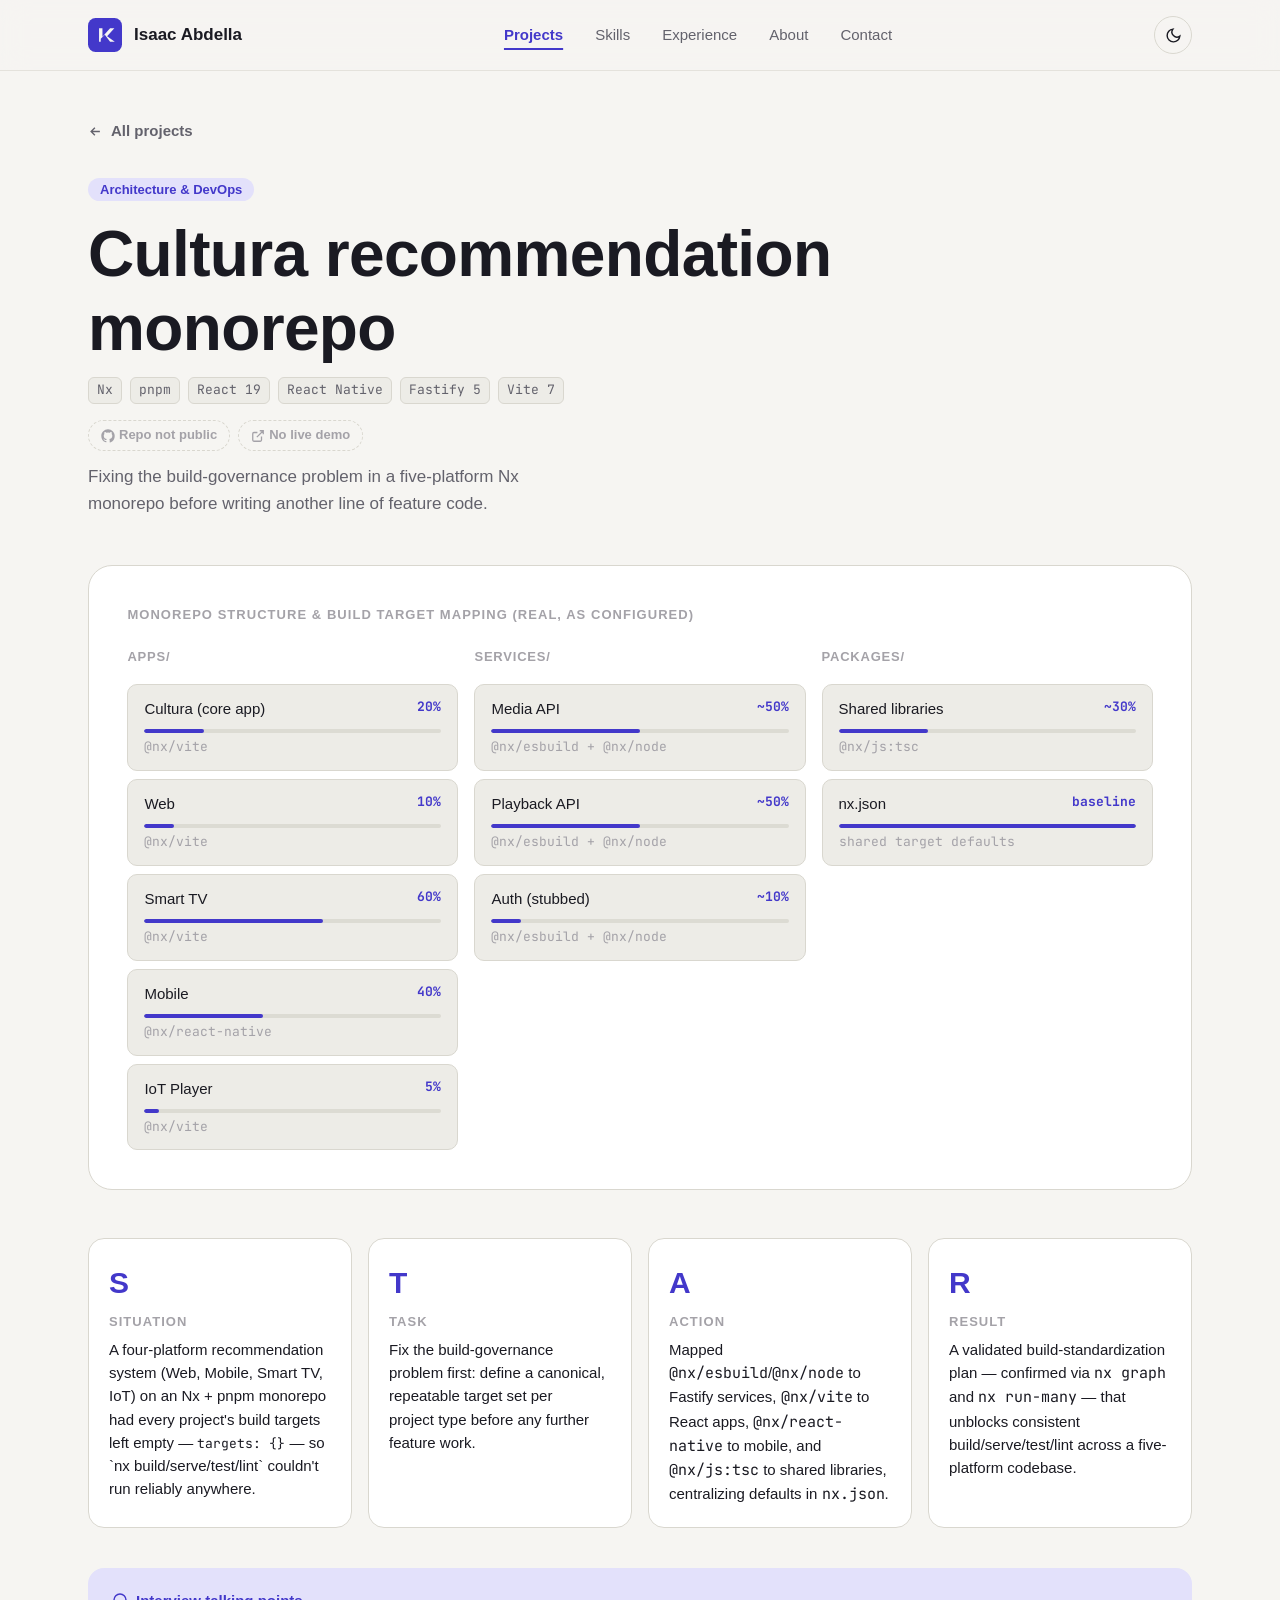
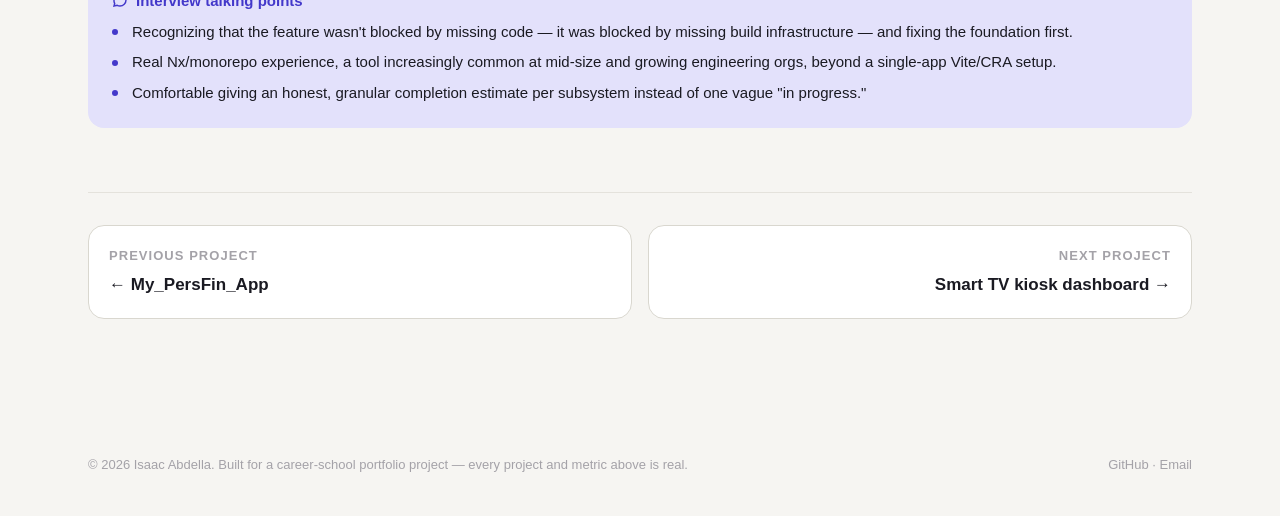
==== commit 090c27f1: "Split portfolio into separate pages and tighten layout - One page per nav link: Home, Projects, Skil" ====
--- a/projects/cultura.html
+++ b/projects/cultura.html
@@ -28,11 +28,11 @@
       Isaac Abdella
     </a>
     <nav class="nav-links" aria-label="Primary">
-      <a href="../index.html#skills">Skills</a>
-      <a href="../index.html#projects" aria-current="true">Projects</a>
-      <a href="../index.html#about">About</a>
-      <a href="../index.html#experience">Experience</a>
-      <a href="../index.html#contact">Contact</a>
+      <a href="../projects.html" aria-current="page">Projects</a>
+      <a href="../skills.html">Skills</a>
+      <a href="../experience.html">Experience</a>
+      <a href="../about.html">About</a>
+      <a href="../contact.html">Contact</a>
     </nav>
     <div class="header-actions">
       <button class="theme-toggle" data-theme-toggle aria-label="Switch to dark mode">
@@ -52,17 +52,18 @@
       <svg viewBox="0 0 24 24" fill="none" stroke="currentColor" stroke-width="2"><path d="M18 6 6 18M6 6l12 12"/></svg>
     </button>
   </div>
-  <a href="../index.html#skills">Skills</a>
-  <a href="../index.html#projects">Projects</a>
-  <a href="../index.html#about">About</a>
-  <a href="../index.html#experience">Experience</a>
-  <a href="../index.html#contact">Contact</a>
+  <a href="../index.html">Home</a>
+  <a href="../projects.html" aria-current="page">Projects</a>
+  <a href="../skills.html">Skills</a>
+  <a href="../experience.html">Experience</a>
+  <a href="../about.html">About</a>
+  <a href="../contact.html">Contact</a>
 </div>
 
 <main id="main">
 
 <article class="project project--detail wrap" id="project-cultura">
-  <a href="../index.html#projects" class="back-link">
+  <a href="../projects.html" class="back-link">
     <svg viewBox="0 0 24 24" fill="none" stroke="currentColor" stroke-width="2.2" aria-hidden="true"><path d="M19 12H5M11 18l-6-6 6-6"/></svg>
     All projects
   </a>
@@ -131,7 +132,7 @@
 <footer class="site-footer wrap">
   <div class="footer-row">
     <span>© 2026 Isaac Abdella. Built for a career-school portfolio project — every project and metric above is real.</span>
-    <span><a href="https://github.com/Isaac-Abdella" target="_blank" rel="noopener noreferrer">GitHub</a> · <a href="mailto:yisehakga@proton.me">Email</a></span>
+    <span><a href="https://github.com/Amorraw" target="_blank" rel="noopener noreferrer">GitHub</a> · <a href="mailto:yisehakga@proton.me">Email</a></span>
   </div>
 </footer>
 
--- a/style.css
+++ b/style.css
@@ -138,18 +138,45 @@
 }
 
 .section {
-  padding-block: clamp(var(--space-16), 9vw, var(--space-32));
+  padding-block: clamp(var(--space-12), 6vw, var(--space-20));
   border-top: 1px solid var(--color-divider);
 }
 
 .section--tight {
-  padding-block: clamp(var(--space-10), 6vw, var(--space-20));
-}
-
+  padding-block: clamp(var(--space-8), 4vw, var(--space-12));
+}
+
+/* First section on a standalone page: sits right under the header */
+.section--page {
+  border-top: none;
+  padding-top: clamp(var(--space-8), 4vw, var(--space-12));
+}
+
+/* Title on the left, intro on the right, so wide screens don't stack three rows of text */
 .section-head {
-  max-width: 62ch;
-  margin-bottom: clamp(var(--space-10), 5vw, var(--space-16));
-}
+  margin-bottom: clamp(var(--space-8), 3vw, var(--space-10));
+}
+@media (min-width: 900px) {
+  .section-head {
+    display: grid;
+    grid-template-columns: minmax(0, 1fr) minmax(0, 1.25fr);
+    column-gap: var(--space-12);
+    align-items: end;
+  }
+  .section-head > .eyebrow, .section-head > .section-title { grid-column: 1; }
+  .section-head > .section-sub { grid-column: 2; grid-row: 1 / span 2; margin-top: 0; max-width: none; }
+}
+.section-head > .eyebrow { justify-self: start; }
+
+/* Compact "title + link" row used above short lists */
+.row-head {
+  display: flex;
+  align-items: baseline;
+  justify-content: space-between;
+  gap: var(--space-4);
+  margin-bottom: var(--space-5);
+}
+.row-title { font-size: var(--text-xl); font-weight: 650; }
 
 .eyebrow {
   display: inline-flex;
@@ -265,6 +292,14 @@
 }
 
 .nav-links a:hover { color: var(--color-text); }
+.nav-links a[aria-current="page"] {
+  color: var(--color-primary);
+  font-weight: 700;
+  text-decoration: underline;
+  text-decoration-thickness: 2px;
+  text-underline-offset: 8px;
+}
+.mobile-nav a[aria-current="page"] { color: var(--color-primary); }
 
 .header-actions {
   display: flex;
@@ -331,7 +366,7 @@
    ============================================================ */
 
 .hero {
-  padding-block: clamp(var(--space-20), 12vw, var(--space-32)) clamp(var(--space-16), 8vw, var(--space-24));
+  padding-block: clamp(var(--space-8), 5vw, var(--space-16)) clamp(var(--space-8), 4vw, var(--space-12));
   position: relative;
   overflow: hidden;
 }
@@ -355,7 +390,7 @@
   background: var(--color-primary-highlight);
   padding: var(--space-2) var(--space-4);
   border-radius: var(--radius-full);
-  margin-bottom: var(--space-6);
+  margin-bottom: var(--space-5);
 }
 
 .hero-kicker .dot {
@@ -368,8 +403,42 @@
   50% { opacity: 0.35; }
 }
 
+.hero-identity {
+  display: flex;
+  align-items: center;
+  gap: clamp(var(--space-4), 2.5vw, var(--space-6));
+}
+
+/* Circular avatar sized to the name's cap height; initials show until the photo loads */
+.hero-avatar {
+  position: relative;
+  flex: none;
+  width: clamp(64px, 3rem + 4vw, 104px);
+  aspect-ratio: 1;
+  border-radius: 50%;
+  display: grid;
+  place-items: center;
+  font-family: var(--font-display);
+  font-weight: 700;
+  font-size: clamp(1.25rem, 0.9rem + 1.2vw, 2rem);
+  color: var(--color-primary);
+  background: var(--color-primary-highlight);
+  border: 3px solid var(--color-surface);
+  box-shadow: 0 0 0 2px var(--color-primary), var(--shadow-md);
+  overflow: hidden;
+}
+.hero-avatar img {
+  position: absolute;
+  inset: 0;
+  width: 100%;
+  height: 100%;
+  object-fit: cover;
+  object-position: center;
+}
+
+/* Sized so the name stays on one line beside the avatar */
 .hero-name {
-  font-size: var(--text-hero);
+  font-size: clamp(2.5rem, 1.1rem + 4vw, 4.5rem);
   font-weight: 700;
   letter-spacing: -0.03em;
   line-height: 0.98;
@@ -391,32 +460,34 @@
 }
 
 .hero-lede {
+  margin-top: var(--space-4);
+  font-size: var(--text-base);
+  color: var(--color-text-muted);
+  max-width: 60ch;
+  line-height: 1.6;
+}
+
+/* One row of compact buttons on desktop; wraps only on narrow screens */
+.hero-actions {
+  display: flex;
+  flex-wrap: wrap;
+  gap: var(--space-2);
   margin-top: var(--space-6);
-  font-size: var(--text-lg);
-  color: var(--color-text-muted);
-  max-width: 52ch;
-  line-height: 1.55;
-}
-
-.hero-actions {
-  display: flex;
-  flex-wrap: wrap;
+}
+.hero-actions .btn { padding: var(--space-2) var(--space-4); }
+
+.hero-meta {
+  display: grid;
+  grid-template-columns: repeat(4, minmax(0, 1fr));
   gap: var(--space-4);
   margin-top: var(--space-8);
-}
-
-.hero-meta {
-  display: flex;
-  flex-wrap: wrap;
-  gap: var(--space-6);
-  margin-top: var(--space-12);
-  padding-top: var(--space-8);
+  padding-top: var(--space-5);
   border-top: 1px solid var(--color-divider);
 }
 
 .hero-meta-item .num {
   font-family: var(--font-display);
-  font-size: var(--text-xl);
+  font-size: var(--text-lg);
   font-weight: 650;
   color: var(--color-text);
   display: block;
@@ -425,8 +496,8 @@
 .hero-meta-item .lbl {
   font-size: var(--text-xs);
   color: var(--color-text-faint);
-  text-transform: uppercase;
-  letter-spacing: 0.06em;
+  display: block;
+  line-height: 1.35;
 }
 
 .hero-visual {
@@ -550,8 +621,8 @@
 .link-pill {
   display: inline-flex;
   align-items: center;
-  gap: var(--space-2);
-  padding: var(--space-2) var(--space-4);
+  gap: var(--space-1);
+  padding: var(--space-1) var(--space-3);
   border-radius: var(--radius-full);
   border: 1px solid var(--color-border);
   font-size: var(--text-xs);
@@ -607,12 +678,12 @@
   display: flex;
   flex-direction: column;
   align-items: flex-start;
-  padding: clamp(var(--space-6), 3vw, var(--space-8));
+  padding: var(--space-6);
   flex: 1;
 }
 
 .project-card-title {
-  font-size: var(--text-xl);
+  font-size: var(--text-lg);
   font-weight: 650;
   letter-spacing: -0.01em;
   margin-top: var(--space-4);
@@ -972,6 +1043,28 @@
 .timeline-item h4 { font-size: var(--text-lg); margin-top: var(--space-1); margin-bottom: var(--space-2); }
 .timeline-item p { font-size: var(--text-sm); max-width: 62ch; }
 
+/* Certifications: two-column card grid instead of a single tall rail */
+#learning .timeline {
+  display: grid;
+  grid-template-columns: repeat(2, minmax(0, 1fr));
+  gap: var(--space-4);
+  padding-left: 0;
+}
+#learning .timeline::before,
+#learning .timeline-item::before { display: none; }
+#learning .timeline-item {
+  padding: var(--space-5);
+  background: var(--color-surface);
+  border: 1px solid var(--color-border);
+  border-left: 4px solid var(--color-primary);
+  border-radius: var(--radius-lg);
+}
+#learning .timeline-item.future { background: transparent; border-style: dashed; border-left: 4px solid var(--color-text-faint); }
+#learning .timeline-item h4 { font-size: var(--text-base); }
+@media (max-width: 760px) {
+  #learning .timeline { grid-template-columns: 1fr; }
+}
+
 /* Experience timeline (job history) — same rail, richer content per item */
 .timeline--jobs .timeline-item { padding-bottom: var(--space-10); }
 .timeline-org {
@@ -1078,6 +1171,51 @@
 .contact-card .btn-ghost { border-color: color-mix(in oklab, var(--color-text-inverse) 40%, transparent); color: var(--color-text-inverse); }
 .contact-card .btn-ghost:hover { background: color-mix(in oklab, var(--color-text-inverse) 15%, transparent); }
 
+.contact-grid {
+  display: grid;
+  grid-template-columns: repeat(4, minmax(0, 1fr));
+  gap: var(--space-4);
+}
+.contact-item {
+  display: flex;
+  flex-direction: column;
+  gap: var(--space-1);
+  padding: var(--space-5);
+  background: var(--color-surface);
+  border: 1px solid var(--color-border);
+  border-radius: var(--radius-lg);
+  min-width: 0;
+}
+a.contact-item:hover { border-color: var(--color-primary); box-shadow: var(--shadow-sm); }
+.contact-item .lbl { font-size: var(--text-xs); text-transform: uppercase; letter-spacing: 0.08em; font-weight: 700; color: var(--color-text-faint); }
+.contact-item .val { font-weight: 600; color: var(--color-text); overflow-wrap: anywhere; }
+
+/* ============================================================
+   HOME — featured project strip
+   ============================================================ */
+
+.mini-grid {
+  display: grid;
+  grid-template-columns: repeat(4, minmax(0, 1fr));
+  gap: var(--space-4);
+}
+.mini-card {
+  display: flex;
+  flex-direction: column;
+  align-items: flex-start;
+  gap: var(--space-2);
+  padding: var(--space-5);
+  background: var(--color-surface);
+  border: 1px solid var(--color-border);
+  border-radius: var(--radius-lg);
+  color: inherit;
+  transition: border-color var(--transition-interactive), box-shadow var(--transition-interactive), transform var(--transition-interactive);
+}
+.mini-card:hover { border-color: var(--color-primary); box-shadow: var(--shadow-md); transform: translateY(-2px); }
+.mini-title { font-family: var(--font-display); font-weight: 650; font-size: var(--text-lg); color: var(--color-text); line-height: 1.2; margin-top: var(--space-1); }
+.mini-sub { font-size: var(--text-sm); color: var(--color-text-muted); line-height: 1.5; }
+.mini-stack { margin-top: auto; padding-top: var(--space-2); font-family: var(--font-mono); font-size: var(--text-xs); color: var(--color-text-faint); }
+
 .site-footer {
   padding-block: var(--space-10);
 }
@@ -1104,11 +1242,12 @@
   .star-grid { grid-template-columns: repeat(2, 1fr); }
   .shot-grid { grid-template-columns: repeat(2, 1fr); }
   .tree-diagram { grid-template-columns: 1fr; }
+  .mini-grid, .contact-grid { grid-template-columns: repeat(2, minmax(0, 1fr)); }
 }
 
 @media (max-width: 860px) {
   .hero-grid { grid-template-columns: 1fr; }
-  .hero-visual { order: -1; max-width: 480px; margin-inline: auto; width: 100%; }
+  .hero-visual { max-width: 560px; width: 100%; }
   .nav-links { display: none; }
   .nav-toggle { display: inline-flex; }
 }
@@ -1125,7 +1264,8 @@
 
 @media (max-width: 480px) {
   .shot-grid { grid-template-columns: 1fr 1fr; }
-  .hero-meta { gap: var(--space-4); }
+  .hero-meta { grid-template-columns: repeat(2, minmax(0, 1fr)); }
+  .mini-grid, .contact-grid { grid-template-columns: 1fr; }
 }
 
 /* Mobile nav drawer */
